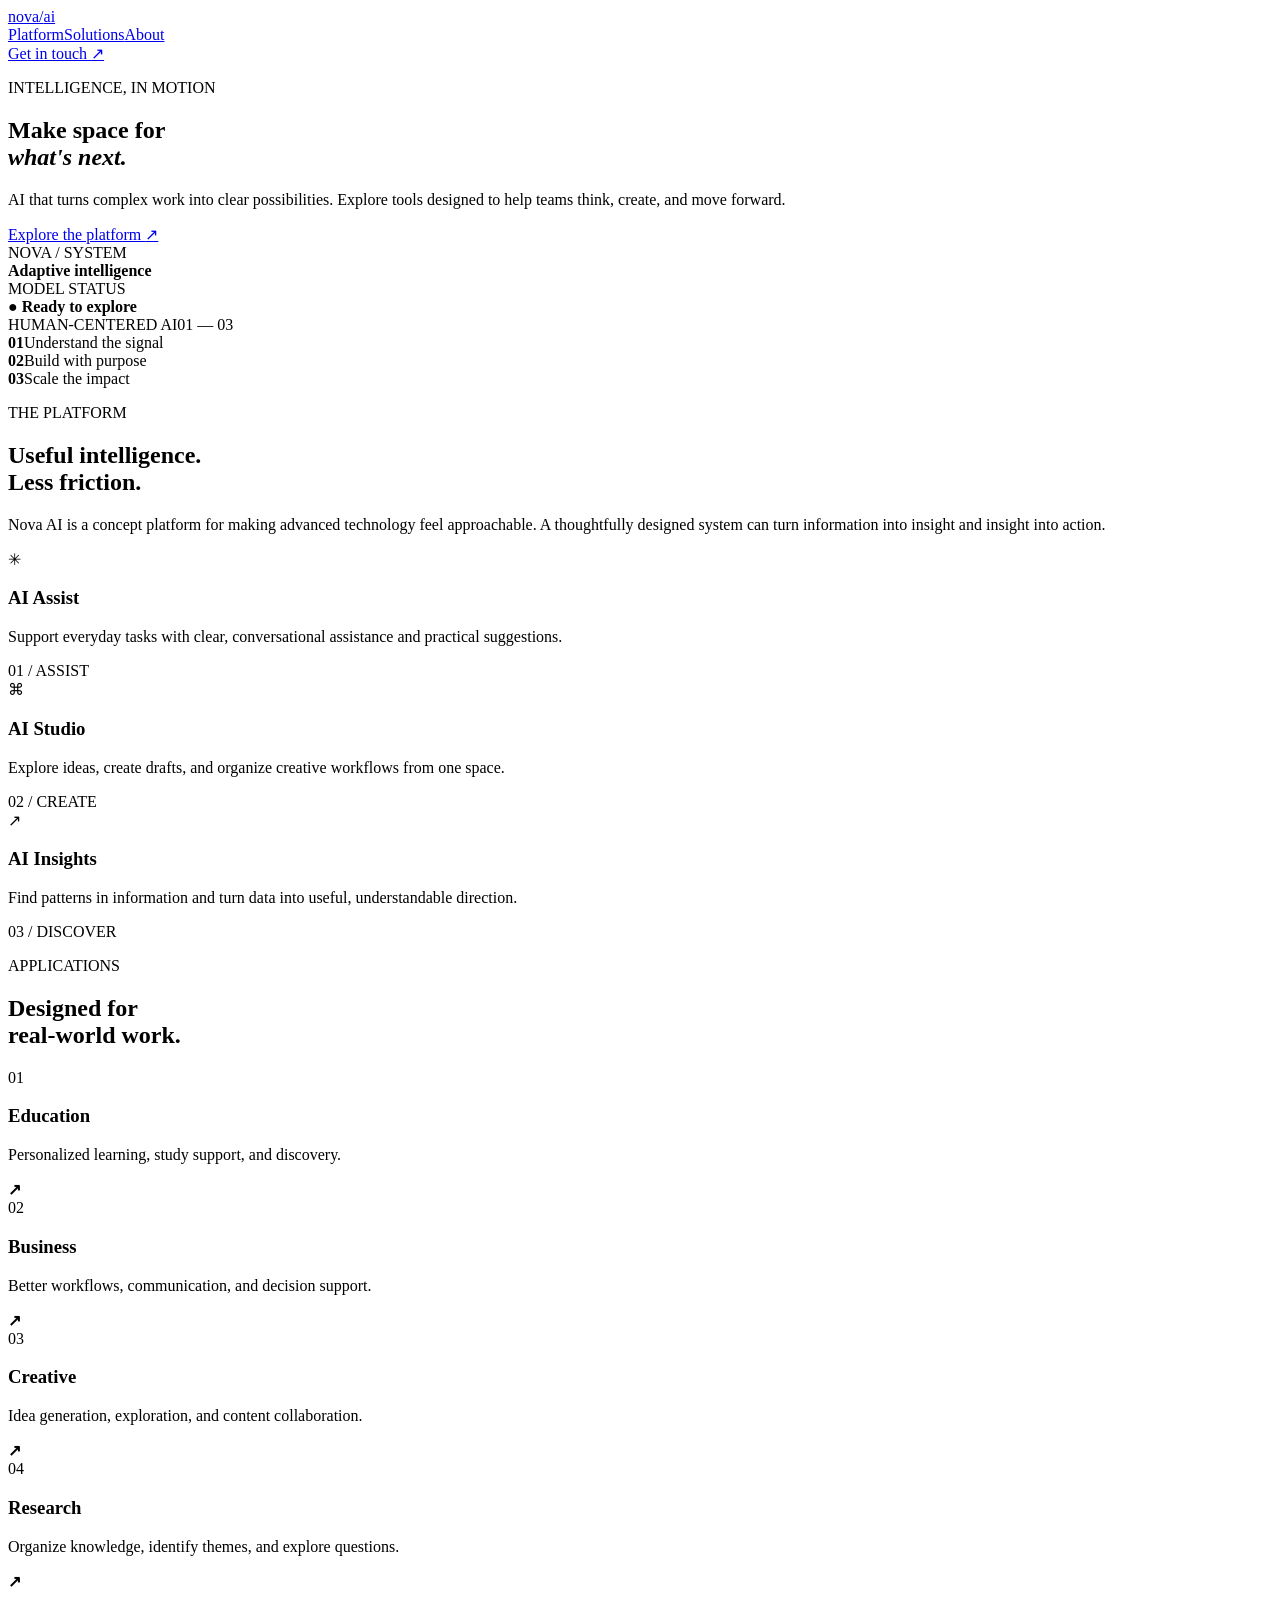
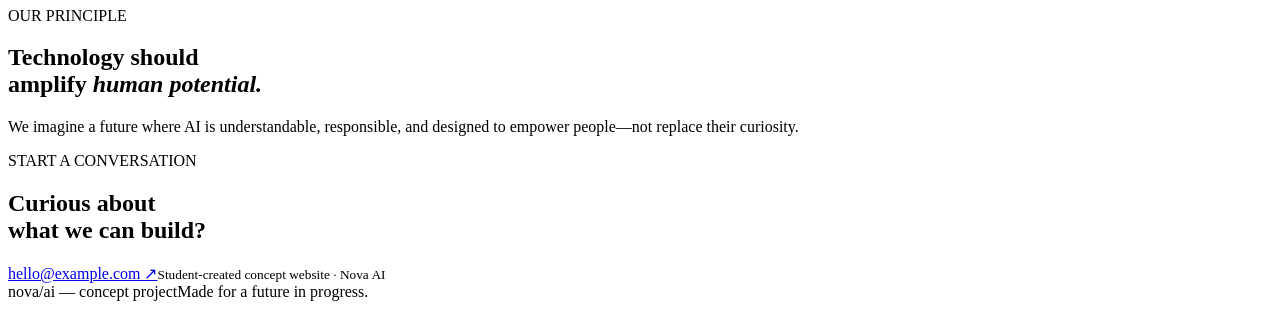
==== nova-ai-website2529/index.html @ a342e723 "Add Nova AI concept website as project folder" ====
<!DOCTYPE html>
<html lang="en">
<head><meta charset="UTF-8"><meta name="viewport" content="width=device-width, initial-scale=1.0"><title>Nova AI | Technology Website</title><link rel="stylesheet" href="style.css"></head>
<body>
<header><a class="brand" href="#home">nova<span>/</span>ai</a><nav><a href="#platform">Platform</a><a href="#solutions">Solutions</a><a href="#about">About</a></nav><a class="nav-button" href="#contact">Get in touch ↗</a></header>
<main>
<section class="hero" id="home"><div class="hero-content"><p class="eyebrow"><span class="pulse"></span> INTELLIGENCE, IN MOTION</p><h1>Make space for<br><em>what's next.</em></h1><p class="lead">AI that turns complex work into clear possibilities. Explore tools designed to help teams think, create, and move forward.</p><a class="cta" href="#platform">Explore the platform <span>↗</span></a></div><div class="visual"><div class="ring ring1"></div><div class="ring ring2"></div><div class="core"></div><div class="floating-card card-a">NOVA / SYSTEM<br><strong>Adaptive intelligence</strong></div><div class="floating-card card-b">MODEL STATUS<br><strong>● Ready to explore</strong></div></div><div class="hero-foot"><span>HUMAN-CENTERED AI</span><span>01 — 03</span></div></section>
<section class="metrics"><div><strong>01</strong><span>Understand the signal</span></div><div><strong>02</strong><span>Build with purpose</span></div><div><strong>03</strong><span>Scale the impact</span></div></section>
<section class="platform section" id="platform"><div class="section-intro"><p class="eyebrow">THE PLATFORM</p><h2>Useful intelligence.<br>Less friction.</h2><p>Nova AI is a concept platform for making advanced technology feel approachable. A thoughtfully designed system can turn information into insight and insight into action.</p></div><div class="feature-grid"><article><div class="feature-icon">✳</div><h3>AI Assist</h3><p>Support everyday tasks with clear, conversational assistance and practical suggestions.</p><span>01 / ASSIST</span></article><article><div class="feature-icon">⌘</div><h3>AI Studio</h3><p>Explore ideas, create drafts, and organize creative workflows from one space.</p><span>02 / CREATE</span></article><article><div class="feature-icon">↗</div><h3>AI Insights</h3><p>Find patterns in information and turn data into useful, understandable direction.</p><span>03 / DISCOVER</span></article></div></section>
<section class="solutions section" id="solutions"><div><p class="eyebrow">APPLICATIONS</p><h2>Designed for<br>real-world work.</h2></div><div class="solution-list"><article><span>01</span><div><h3>Education</h3><p>Personalized learning, study support, and discovery.</p></div><b>↗</b></article><article><span>02</span><div><h3>Business</h3><p>Better workflows, communication, and decision support.</p></div><b>↗</b></article><article><span>03</span><div><h3>Creative</h3><p>Idea generation, exploration, and content collaboration.</p></div><b>↗</b></article><article><span>04</span><div><h3>Research</h3><p>Organize knowledge, identify themes, and explore questions.</p></div><b>↗</b></article></div></section>
<section class="about section" id="about"><p class="eyebrow">OUR PRINCIPLE</p><h2>Technology should<br>amplify <em>human potential.</em></h2><p>We imagine a future where AI is understandable, responsible, and designed to empower people—not replace their curiosity.</p></section>
<section class="contact" id="contact"><p class="eyebrow">START A CONVERSATION</p><h2>Curious about<br>what we can build?</h2><a href="mailto:hello@example.com">hello@example.com ↗</a><small>Student-created concept website · Nova AI</small></section>
</main><footer><span>nova/ai — concept project</span><span>Made for a future in progress.</span></footer></body></html>
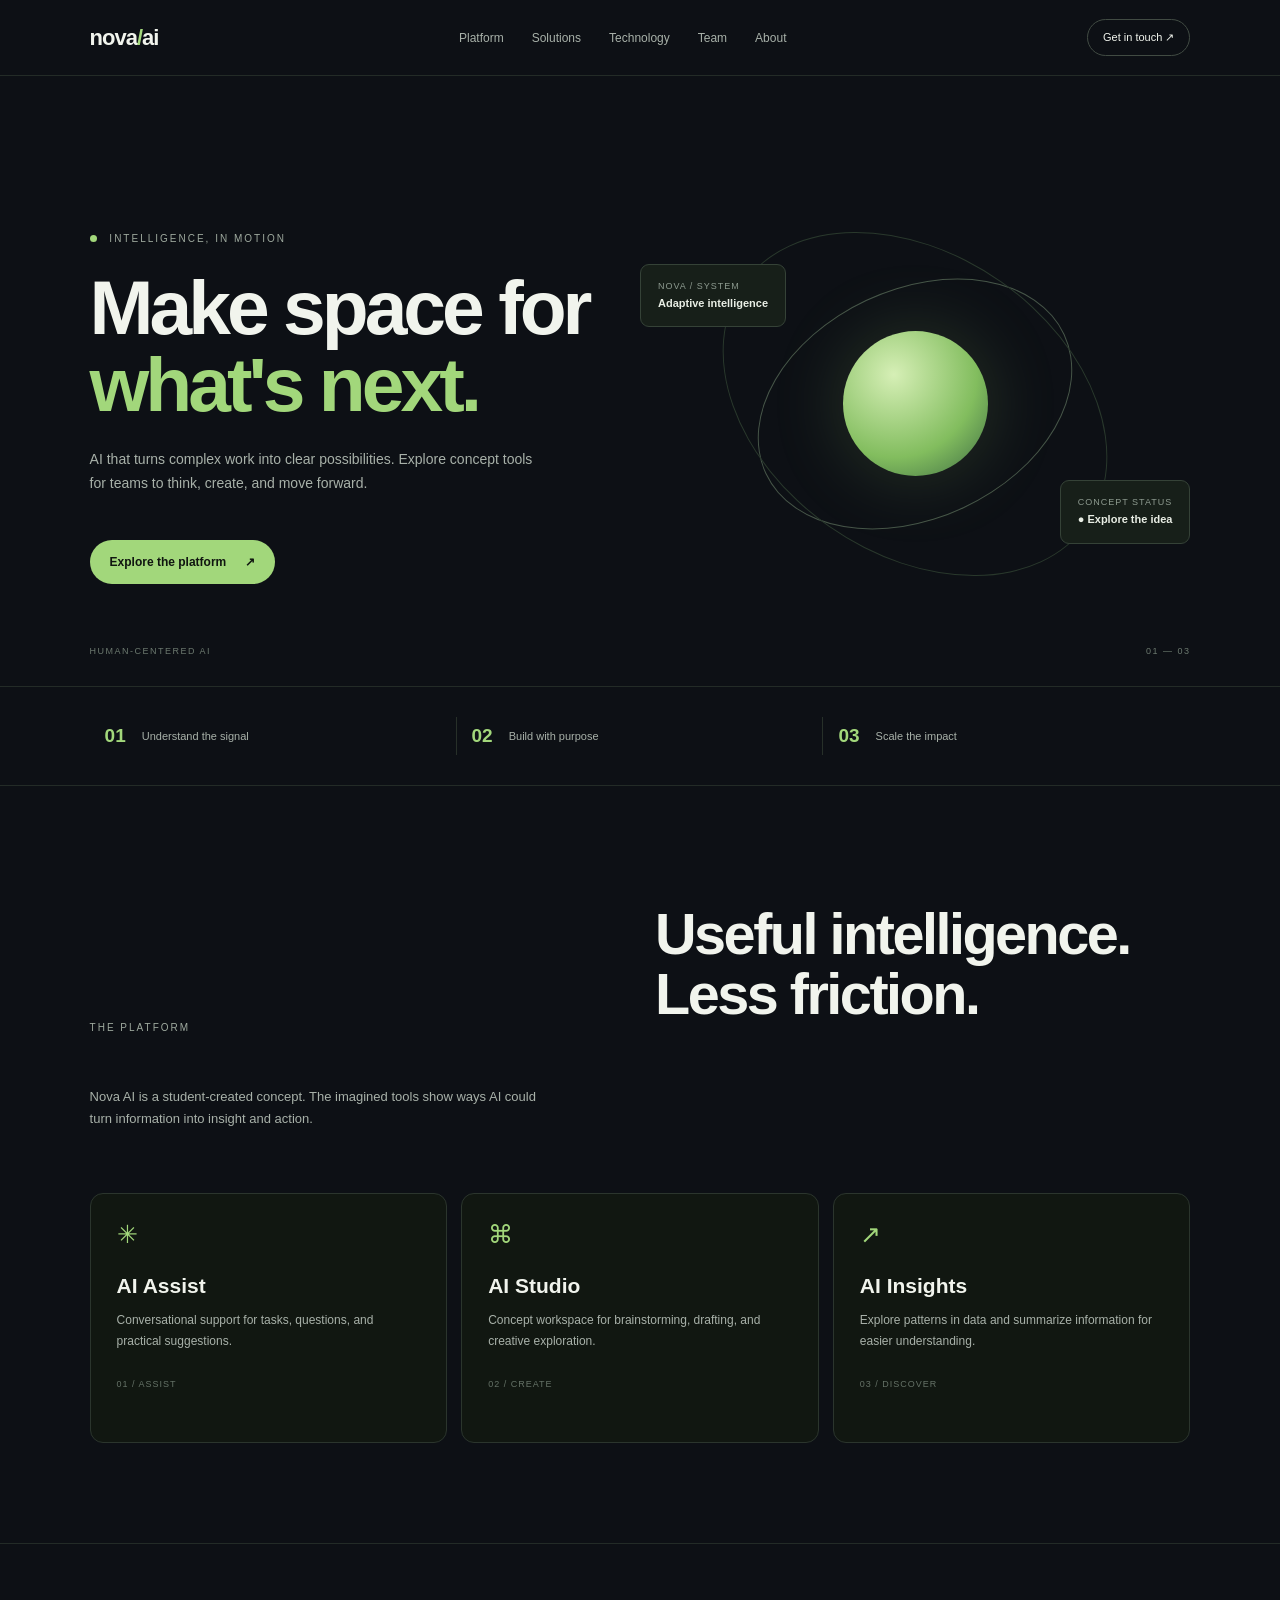
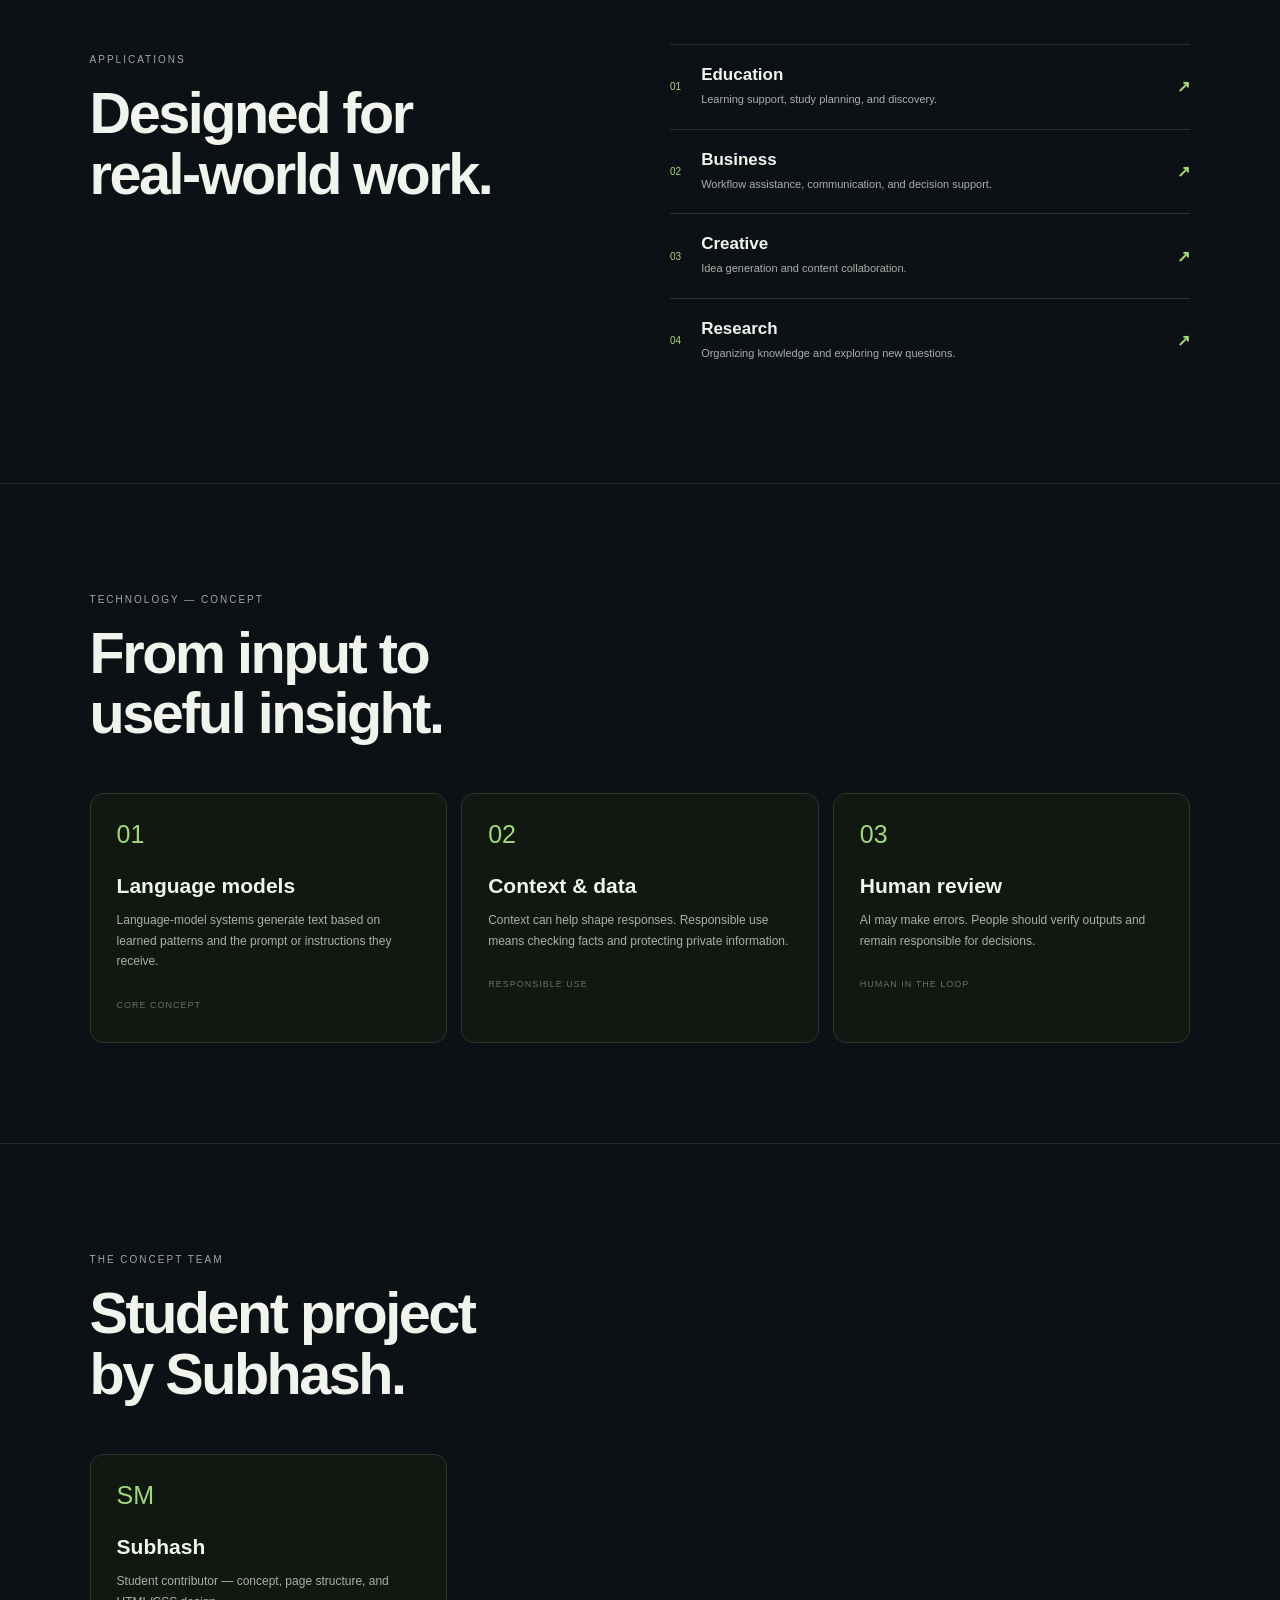
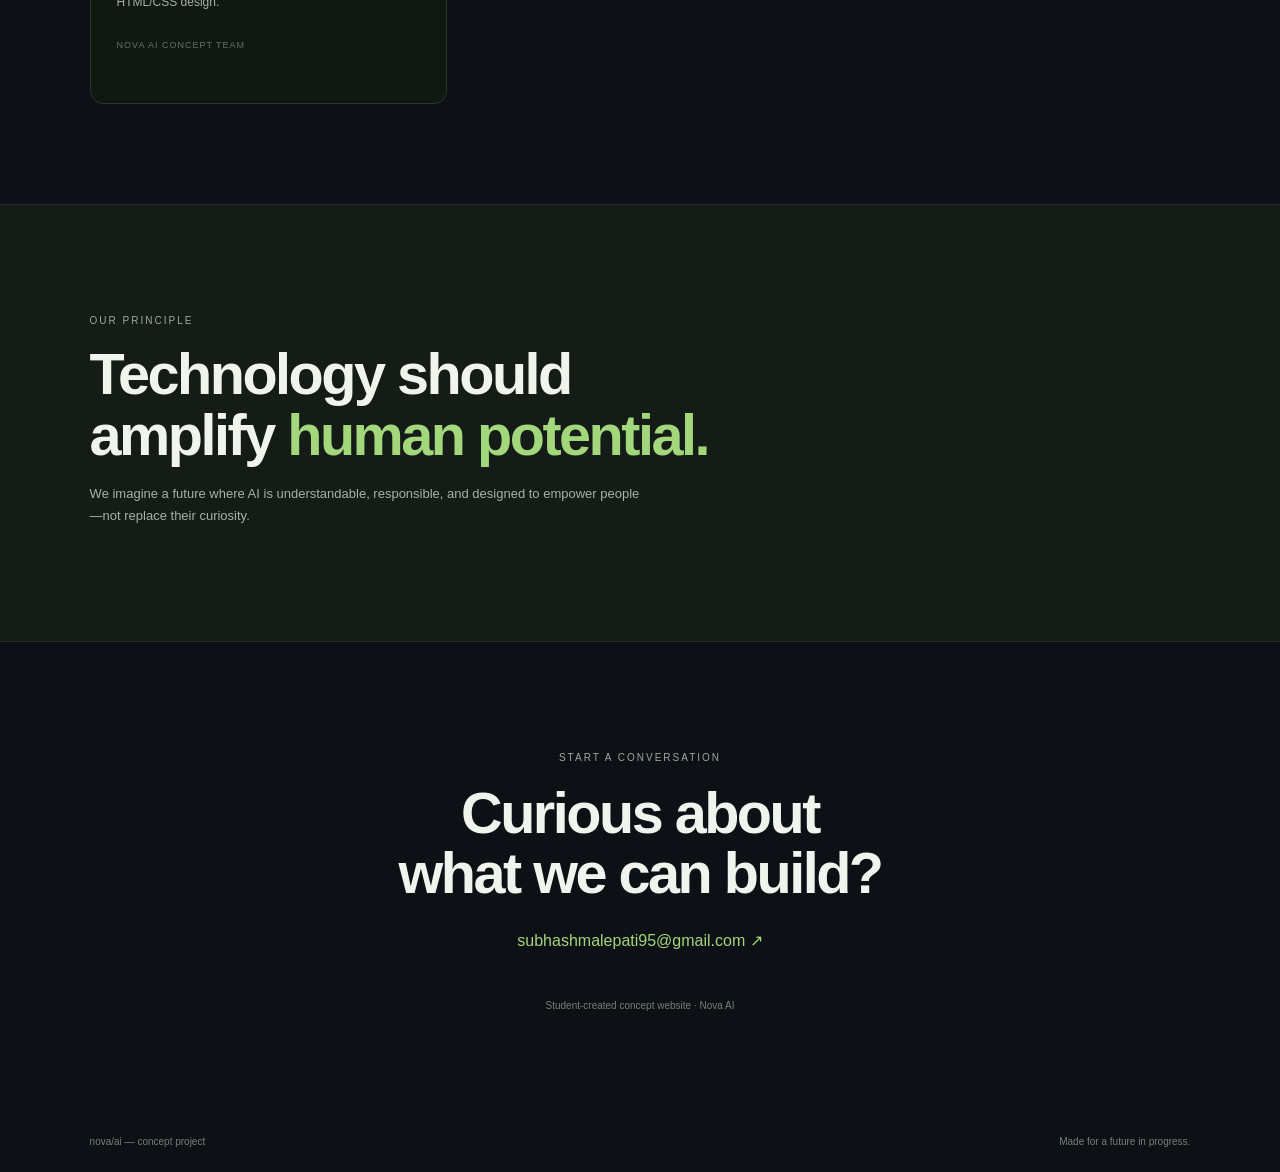
==== commit 57037eba: "Add technology explanation and student team details to Nova AI" ====
--- a/nova-ai-website2529/index.html
+++ b/nova-ai-website2529/index.html
@@ -1,13 +1 @@
-<!DOCTYPE html>
-<html lang="en">
-<head><meta charset="UTF-8"><meta name="viewport" content="width=device-width, initial-scale=1.0"><title>Nova AI | Technology Website</title><link rel="stylesheet" href="style.css"></head>
-<body>
-<header><a class="brand" href="#home">nova<span>/</span>ai</a><nav><a href="#platform">Platform</a><a href="#solutions">Solutions</a><a href="#about">About</a></nav><a class="nav-button" href="#contact">Get in touch ↗</a></header>
-<main>
-<section class="hero" id="home"><div class="hero-content"><p class="eyebrow"><span class="pulse"></span> INTELLIGENCE, IN MOTION</p><h1>Make space for<br><em>what's next.</em></h1><p class="lead">AI that turns complex work into clear possibilities. Explore tools designed to help teams think, create, and move forward.</p><a class="cta" href="#platform">Explore the platform <span>↗</span></a></div><div class="visual"><div class="ring ring1"></div><div class="ring ring2"></div><div class="core"></div><div class="floating-card card-a">NOVA / SYSTEM<br><strong>Adaptive intelligence</strong></div><div class="floating-card card-b">MODEL STATUS<br><strong>● Ready to explore</strong></div></div><div class="hero-foot"><span>HUMAN-CENTERED AI</span><span>01 — 03</span></div></section>
-<section class="metrics"><div><strong>01</strong><span>Understand the signal</span></div><div><strong>02</strong><span>Build with purpose</span></div><div><strong>03</strong><span>Scale the impact</span></div></section>
-<section class="platform section" id="platform"><div class="section-intro"><p class="eyebrow">THE PLATFORM</p><h2>Useful intelligence.<br>Less friction.</h2><p>Nova AI is a concept platform for making advanced technology feel approachable. A thoughtfully designed system can turn information into insight and insight into action.</p></div><div class="feature-grid"><article><div class="feature-icon">✳</div><h3>AI Assist</h3><p>Support everyday tasks with clear, conversational assistance and practical suggestions.</p><span>01 / ASSIST</span></article><article><div class="feature-icon">⌘</div><h3>AI Studio</h3><p>Explore ideas, create drafts, and organize creative workflows from one space.</p><span>02 / CREATE</span></article><article><div class="feature-icon">↗</div><h3>AI Insights</h3><p>Find patterns in information and turn data into useful, understandable direction.</p><span>03 / DISCOVER</span></article></div></section>
-<section class="solutions section" id="solutions"><div><p class="eyebrow">APPLICATIONS</p><h2>Designed for<br>real-world work.</h2></div><div class="solution-list"><article><span>01</span><div><h3>Education</h3><p>Personalized learning, study support, and discovery.</p></div><b>↗</b></article><article><span>02</span><div><h3>Business</h3><p>Better workflows, communication, and decision support.</p></div><b>↗</b></article><article><span>03</span><div><h3>Creative</h3><p>Idea generation, exploration, and content collaboration.</p></div><b>↗</b></article><article><span>04</span><div><h3>Research</h3><p>Organize knowledge, identify themes, and explore questions.</p></div><b>↗</b></article></div></section>
-<section class="about section" id="about"><p class="eyebrow">OUR PRINCIPLE</p><h2>Technology should<br>amplify <em>human potential.</em></h2><p>We imagine a future where AI is understandable, responsible, and designed to empower people—not replace their curiosity.</p></section>
-<section class="contact" id="contact"><p class="eyebrow">START A CONVERSATION</p><h2>Curious about<br>what we can build?</h2><a href="mailto:hello@example.com">hello@example.com ↗</a><small>Student-created concept website · Nova AI</small></section>
-</main><footer><span>nova/ai — concept project</span><span>Made for a future in progress.</span></footer></body></html>+<!DOCTYPE html><html lang="en"><head><meta charset="UTF-8"><meta name="viewport" content="width=device-width, initial-scale=1"><title>Nova AI | Technology Website</title><link rel="stylesheet" href="style.css"></head><body><header><a class="brand" href="#home">nova<span>/</span>ai</a><nav><a href="#platform">Platform</a><a href="#solutions">Solutions</a><a href="#technology">Technology</a><a href="#team">Team</a><a href="#about">About</a></nav><a class="nav-button" href="#contact">Get in touch ↗</a></header><main><section class="hero" id="home"><div class="hero-content"><p class="eyebrow"><span class="pulse"></span> INTELLIGENCE, IN MOTION</p><h1>Make space for<br><em>what's next.</em></h1><p class="lead">AI that turns complex work into clear possibilities. Explore concept tools for teams to think, create, and move forward.</p><a class="cta" href="#platform">Explore the platform <span>↗</span></a></div><div class="visual"><div class="ring ring1"></div><div class="ring ring2"></div><div class="core"></div><div class="floating-card card-a">NOVA / SYSTEM<br><strong>Adaptive intelligence</strong></div><div class="floating-card card-b">CONCEPT STATUS<br><strong>● Explore the idea</strong></div></div><div class="hero-foot"><span>HUMAN-CENTERED AI</span><span>01 — 03</span></div></section><section class="metrics"><div><strong>01</strong><span>Understand the signal</span></div><div><strong>02</strong><span>Build with purpose</span></div><div><strong>03</strong><span>Scale the impact</span></div></section><section class="platform section" id="platform"><div class="section-intro"><p class="eyebrow">THE PLATFORM</p><h2>Useful intelligence.<br>Less friction.</h2><p>Nova AI is a student-created concept. The imagined tools show ways AI could turn information into insight and action.</p></div><div class="feature-grid"><article><div class="feature-icon">✳</div><h3>AI Assist</h3><p>Conversational support for tasks, questions, and practical suggestions.</p><span>01 / ASSIST</span></article><article><div class="feature-icon">⌘</div><h3>AI Studio</h3><p>Concept workspace for brainstorming, drafting, and creative exploration.</p><span>02 / CREATE</span></article><article><div class="feature-icon">↗</div><h3>AI Insights</h3><p>Explore patterns in data and summarize information for easier understanding.</p><span>03 / DISCOVER</span></article></div></section><section class="solutions section" id="solutions"><div><p class="eyebrow">APPLICATIONS</p><h2>Designed for<br>real-world work.</h2></div><div class="solution-list"><article><span>01</span><div><h3>Education</h3><p>Learning support, study planning, and discovery.</p></div><b>↗</b></article><article><span>02</span><div><h3>Business</h3><p>Workflow assistance, communication, and decision support.</p></div><b>↗</b></article><article><span>03</span><div><h3>Creative</h3><p>Idea generation and content collaboration.</p></div><b>↗</b></article><article><span>04</span><div><h3>Research</h3><p>Organizing knowledge and exploring new questions.</p></div><b>↗</b></article></div></section><section class="section technology" id="technology"><p class="eyebrow">TECHNOLOGY — CONCEPT</p><h2>From input to<br>useful insight.</h2><div class="feature-grid"><article><div class="feature-icon">01</div><h3>Language models</h3><p>Language-model systems generate text based on learned patterns and the prompt or instructions they receive.</p><span>CORE CONCEPT</span></article><article><div class="feature-icon">02</div><h3>Context &amp; data</h3><p>Context can help shape responses. Responsible use means checking facts and protecting private information.</p><span>RESPONSIBLE USE</span></article><article><div class="feature-icon">03</div><h3>Human review</h3><p>AI may make errors. People should verify outputs and remain responsible for decisions.</p><span>HUMAN IN THE LOOP</span></article></div></section><section class="section team" id="team"><p class="eyebrow">THE CONCEPT TEAM</p><h2>Student project<br>by Subhash.</h2><div class="feature-grid"><article><div class="feature-icon">SM</div><h3>Subhash</h3><p>Student contributor — concept, page structure, and HTML/CSS design.</p><span>NOVA AI CONCEPT TEAM</span></article></div></section><section class="about section" id="about"><p class="eyebrow">OUR PRINCIPLE</p><h2>Technology should<br>amplify <em>human potential.</em></h2><p>We imagine a future where AI is understandable, responsible, and designed to empower people—not replace their curiosity.</p></section><section class="contact" id="contact"><p class="eyebrow">START A CONVERSATION</p><h2>Curious about<br>what we can build?</h2><a href="mailto:subhashmalepati95@gmail.com">subhashmalepati95@gmail.com ↗</a><small>Student-created concept website · Nova AI</small></section></main><footer><span>nova/ai — concept project</span><span>Made for a future in progress.</span></footer></body></html>
--- a/nova-ai-website2529/style.css
+++ b/nova-ai-website2529/style.css
@@ -0,0 +1 @@
+*{box-sizing:border-box}html{scroll-behavior:smooth}body{margin:0;background:#0d1015;color:#f1f4ed;font-family:Arial,Helvetica,sans-serif}a{color:inherit;text-decoration:none}header{height:76px;padding:0 7%;display:flex;align-items:center;justify-content:space-between;border-bottom:1px solid #232b27}.brand{font-size:22px;font-weight:bold;letter-spacing:-1px}.brand span{color:#a2d77b}nav{display:flex;gap:28px;color:#a8b1a9;font-size:12px}.nav-button{font-size:11px;border:1px solid #414b43;padding:11px 15px;border-radius:22px}.hero{min-height:610px;padding:80px 7% 35px;display:grid;grid-template-columns:1fr 1fr;align-items:center;position:relative;overflow:hidden}.hero-content{z-index:2}.eyebrow{font-size:10px;letter-spacing:2px;color:#9ea99e}.pulse{display:inline-block;width:7px;height:7px;background:#a2d77b;border-radius:50%;margin-right:8px}.hero h1{font-size:clamp(52px,6vw,82px);line-height:1;letter-spacing:-4px;margin:25px 0}.hero h1 em,.about h2 em{font-style:normal;color:#a2d77b}.lead{max-width:450px;color:#a8b1a9;line-height:1.7;font-size:14px}.cta{display:inline-block;margin-top:30px;background:#a2d77b;color:#101510;border-radius:30px;padding:15px 20px;font-size:12px;font-weight:bold}.cta span{margin-left:15px}.visual{height:390px;position:relative;display:grid;place-items:center}.core{width:145px;height:145px;border-radius:50%;background:radial-gradient(circle at 35% 30%,#d6efb6,#82bd5e 60%,#3b6943);box-shadow:0 0 75px #a2d77b30;z-index:1}.ring{position:absolute;border:1px solid #465548;border-radius:50%;transform:rotate(-25deg)}.ring1{width:330px;height:230px}.ring2{width:420px;height:300px;transform:rotate(35deg);border-color:#29382c}.floating-card{position:absolute;background:#171f19;border:1px solid #354237;padding:14px 17px;border-radius:9px;font-size:9px;letter-spacing:1px;color:#8e9b90;line-height:1.7;z-index:2}.floating-card strong{font-size:11px;color:#e9eee5;letter-spacing:0}.card-a{top:55px;left:0}.card-b{bottom:55px;right:0}.hero-foot{position:absolute;bottom:30px;left:7%;right:7%;display:flex;justify-content:space-between;font-size:9px;letter-spacing:1.5px;color:#6c796f}.metrics{display:grid;grid-template-columns:repeat(3,1fr);padding:30px 7%;border-top:1px solid #232b27;border-bottom:1px solid #232b27}.metrics div{display:flex;align-items:center;gap:16px;padding:8px 15px;border-right:1px solid #273029}.metrics div:last-child{border:0}.metrics strong{font-size:19px;color:#a2d77b}.metrics span{font-size:11px;color:#a8b1a9}.section{padding:100px 7%;border-bottom:1px solid #232b27}.section-intro{display:grid;grid-template-columns:1fr 1fr;gap:30px;align-items:end}.section h2,.about h2,.contact h2{font-size:clamp(36px,4.5vw,62px);line-height:1.05;letter-spacing:-2.5px;margin:18px 0}.section-intro>p:last-child{color:#a8b1a9;line-height:1.7;font-size:13px;max-width:460px}.feature-grid{display:grid;grid-template-columns:repeat(3,1fr);gap:14px;margin-top:50px}.feature-grid article{border:1px solid #2b352d;border-radius:13px;padding:26px;min-height:250px;background:#111711}.feature-icon{font-size:25px;color:#a2d77b}.feature-grid h3{font-size:21px;margin:25px 0 10px}.feature-grid p{color:#a8b1a9;font-size:12px;line-height:1.7}.feature-grid article>span{display:block;font-size:9px;letter-spacing:1px;color:#657267;margin-top:28px}.solutions{display:grid;grid-template-columns:1fr 1fr;gap:60px}.solution-list article{display:flex;gap:20px;padding:20px 0;border-top:1px solid #29332b;align-items:center}.solution-list article>span{font-size:10px;color:#a2d77b}.solution-list article div{flex:1}.solution-list h3{font-size:17px;margin:0 0 6px}.solution-list p{font-size:11px;color:#a8b1a9;margin:0;line-height:1.6}.solution-list b{color:#a2d77b}.about{background:#151b16}.about>p:not(.eyebrow){color:#a8b1a9;max-width:550px;line-height:1.7;font-size:13px}.contact{padding:100px 7%;text-align:center}.contact h2{margin:20px 0 28px}.contact>a{display:inline-block;color:#a2d77b;font-size:16px}.contact small{display:block;color:#758076;font-size:10px;margin-top:50px}footer{padding:25px 7%;display:flex;justify-content:space-between;font-size:10px;color:#768077}@media(max-width:800px){header{padding:0 5%}nav{gap:14px}.hero{grid-template-columns:1fr;padding:60px 5% 70px}.visual{height:320px}.hero-foot{left:5%;right:5%}.section{padding:70px 5%}.section-intro,.solutions{grid-template-columns:1fr}.feature-grid{grid-template-columns:1fr}.metrics{padding:25px 5%}.metrics div{padding:8px;gap:8px}.metrics span{font-size:9px}}@media(max-width:500px){nav{display:none}.nav-button{padding:9px 11px}.hero h1{font-size:54px;letter-spacing:-3px}.ring1{width:280px}.ring2{width:320px}.floating-card{font-size:8px;padding:10px}.metrics{grid-template-columns:1fr;gap:10px}.metrics div{border-right:0;border-bottom:1px solid #273029;padding:12px 0}.solutions{gap:25px}footer{flex-wrap:wrap;gap:10px}}
